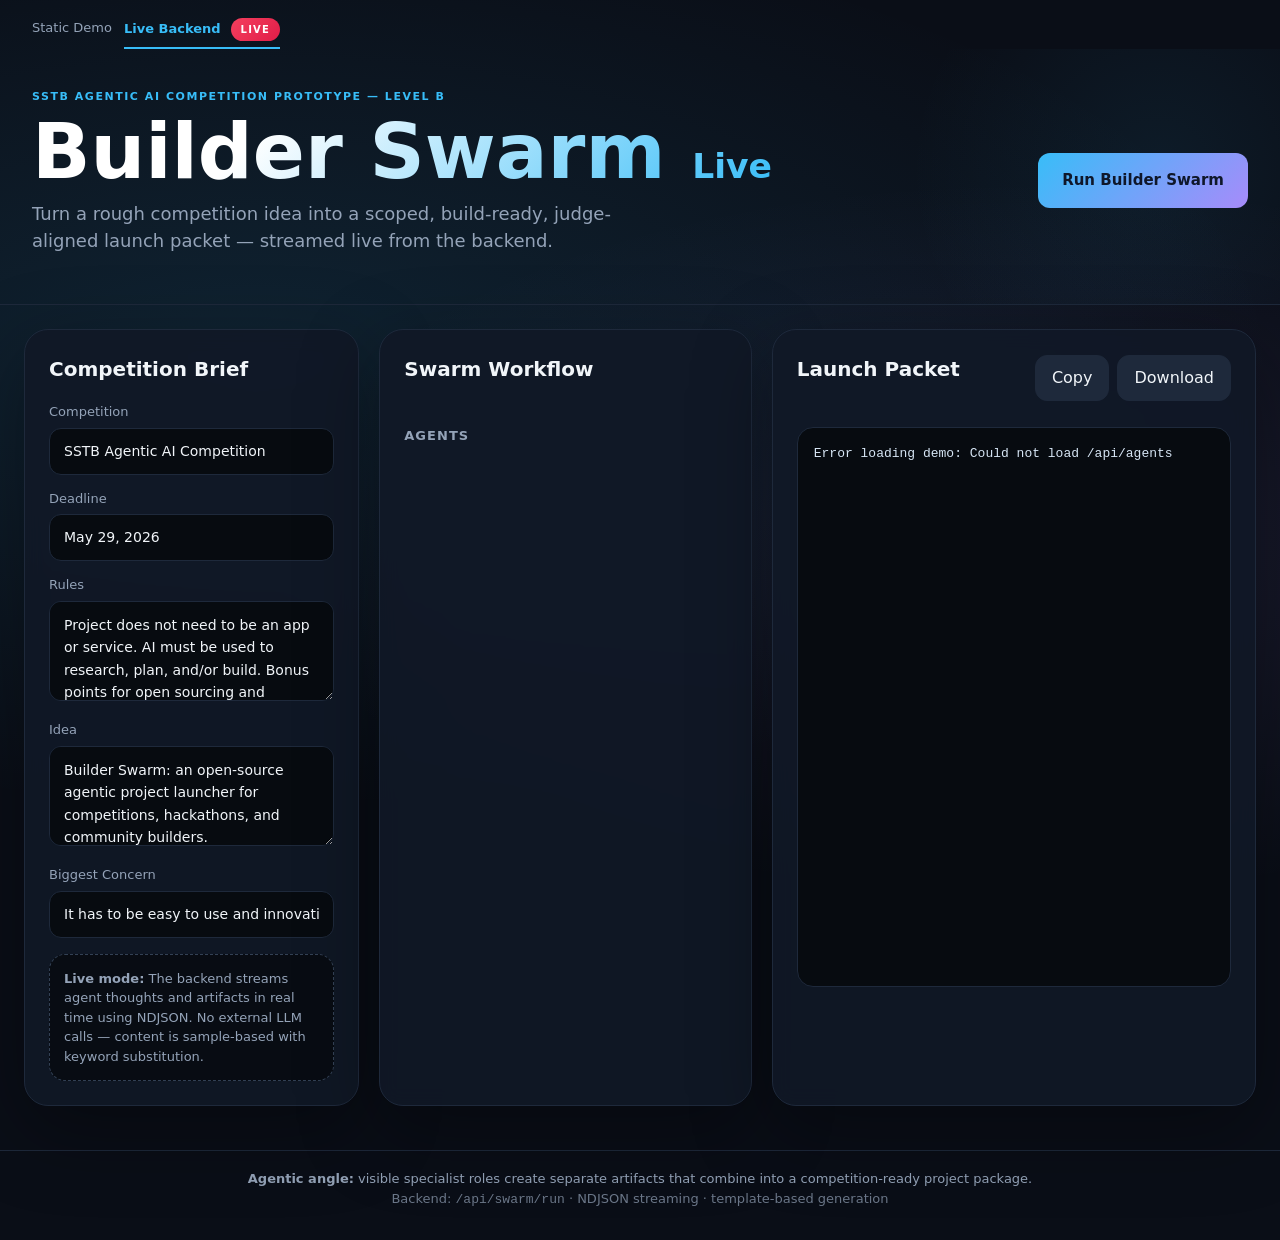
==== app/live-demo.html @ a52d815e "Initial commit: Builder Swarm MVP for SSTB Agentic AI Competition - Static webapp with agent workflo" ====
<!doctype html>
<html lang="en">
<head>
  <meta charset="utf-8" />
  <meta name="viewport" content="width=device-width, initial-scale=1" />
  <title>Builder Swarm — Live Backend Demo</title>
  <meta name="description" content="Turn a rough competition idea into a scoped, build-ready, judge-aligned launch packet — streamed live from the backend." />
  <link rel="icon" href="data:image/svg+xml,<svg xmlns='http://www.w3.org/2000/svg' viewBox='0 0 100 100'><text y='.9em' font-size='90'>🐝</text></svg>" />
  <link rel="stylesheet" href="styles.css" />
  <style>
    /* Small live-mode additions */
    .live-badge {
      display: inline-block;
      background: linear-gradient(135deg, #f43f5e, #e11d48);
      color: #fff;
      font-size: 10px;
      font-weight: 800;
      text-transform: uppercase;
      letter-spacing: .12em;
      padding: 4px 10px;
      border-radius: 999px;
      margin-left: 10px;
      vertical-align: middle;
      animation: pulse 2s infinite;
    }
    @keyframes pulse {
      0%, 100% { opacity: 1; }
      50% { opacity: .7; }
    }
    .mode-nav {
      display: flex;
      gap: 12px;
      padding: 12px 32px 0;
      font-size: 13px;
    }
    .mode-nav a {
      color: var(--muted);
      text-decoration: none;
      padding: 6px 0;
      border-bottom: 2px solid transparent;
    }
    .mode-nav a.active {
      color: var(--accent);
      border-bottom-color: var(--accent);
      font-weight: 600;
    }
    .mode-nav a:hover {
      color: var(--text);
    }
  </style>
</head>
<body>
  <div class="mode-nav">
    <a href="index.html">Static Demo</a>
    <a href="live-demo.html" class="active">Live Backend<span class="live-badge">Live</span></a>
  </div>

  <header class="hero">
    <div>
      <p class="eyebrow">SSTB Agentic AI Competition Prototype — Level B</p>
      <h1>Builder Swarm <span style="font-size:.45em;color:var(--muted)">Live</span></h1>
      <p class="tagline">Turn a rough competition idea into a scoped, build-ready, judge-aligned launch packet — streamed live from the backend.</p>
    </div>
    <button id="runDemo" class="primary">Run Builder Swarm</button>
  </header>

  <main class="layout">
    <section class="panel brief-panel">
      <h2>Competition Brief</h2>
      <label>Competition<input id="competition" value="SSTB Agentic AI Competition" /></label>
      <label>Deadline<input id="deadline" value="May 29, 2026" /></label>
      <label>Rules<textarea id="rules">Project does not need to be an app or service. AI must be used to research, plan, and/or build. Bonus points for open sourcing and teaming up with the community.</textarea></label>
      <label>Idea<textarea id="idea">Builder Swarm: an open-source agentic project launcher for competitions, hackathons, and community builders.</textarea></label>
      <label>Biggest Concern<input id="concern" value="It has to be easy to use and innovative." /></label>
      <div class="note">
        <strong>Live mode:</strong> The backend streams agent thoughts and artifacts in real time using NDJSON. No external LLM calls — content is sample-based with keyword substitution.
      </div>
    </section>

    <section class="panel swarm-panel">
      <h2>Swarm Workflow</h2>
      <div id="workflow" class="timeline"></div>
      <h3>Agents</h3>
      <div id="agents" class="agent-grid"></div>
    </section>

    <section class="panel artifact-panel">
      <div class="artifact-header">
        <h2>Launch Packet</h2>
        <div class="actions">
          <button id="copyArtifact">Copy</button>
          <button id="downloadArtifact">Download</button>
        </div>
      </div>
      <div id="tabs" class="tabs"></div>
      <pre id="artifact" class="artifact">Click “Run Builder Swarm” to generate the launch packet. The backend will stream each agent’s output as it is "produced."</pre>
    </section>
  </main>

  <footer>
    <strong>Agentic angle:</strong> visible specialist roles create separate artifacts that combine into a competition-ready project package.
    <br />
    <span style="opacity:.7">Backend: <code>/api/swarm/run</code> · NDJSON streaming · template-based generation</span>
  </footer>

  <script src="js/live-api-client.js"></script>
</body>
</html>
---- app/styles.css ----
:root {
  color-scheme: dark;
  --bg: #0a0e17;
  --panel: #111827;
  --panel-2: #1e293b;
  --text: #f1f5f9;
  --muted: #94a3b8;
  --accent: #38bdf8;
  --accent-2: #a78bfa;
  --accent-glow: rgba(56,189,248,.35);
  --ok: #34d399;
  --ok-glow: rgba(52,211,153,.3);
  --border: #1e293b;
  --border-light: #334155;
}
* { box-sizing: border-box; }
html { scroll-behavior: smooth; }
body {
  margin: 0;
  font-family: Inter, ui-sans-serif, system-ui, -apple-system, BlinkMacSystemFont, "Segoe UI", sans-serif;
  background: 
    radial-gradient(ellipse 80% 50% at 20% 40%, rgba(56,189,248,.12), transparent),
    radial-gradient(ellipse 60% 40% at 80% 60%, rgba(167,139,250,.1), transparent),
    var(--bg);
  background-attachment: fixed;
  color: var(--text);
  line-height: 1.5;
}
.hero {
  display: flex;
  justify-content: space-between;
  gap: 24px;
  align-items: center;
  padding: 40px 32px 32px;
  border-bottom: 1px solid var(--border);
  position: relative;
  overflow: hidden;
}
.hero::before {
  content: '';
  position: absolute;
  top: -50%;
  right: -10%;
  width: 500px;
  height: 500px;
  background: radial-gradient(circle, rgba(56,189,248,.08), transparent 70%);
  pointer-events: none;
}
.eyebrow { 
  color: var(--accent); 
  text-transform: uppercase; 
  letter-spacing: .14em; 
  font-size: 11px; 
  margin: 0 0 10px;
  font-weight: 700;
}
h1 { 
  font-size: clamp(40px, 6vw, 80px); 
  margin: 0; 
  line-height: .95;
  background: linear-gradient(135deg, #fff 30%, var(--accent) 100%);
  -webkit-background-clip: text;
  -webkit-text-fill-color: transparent;
  background-clip: text;
}
.tagline { 
  color: var(--muted); 
  font-size: 18px; 
  max-width: 600px;
  margin-top: 12px;
}
button, input, textarea {
  font: inherit;
  border-radius: 12px;
  border: 1px solid var(--border);
  transition: all .2s ease;
}
button {
  background: var(--panel-2);
  color: var(--text);
  padding: 10px 16px;
  cursor: pointer;
  font-weight: 500;
}
button:hover:not(:disabled) { 
  border-color: var(--accent); 
  transform: translateY(-1px);
  box-shadow: 0 4px 12px rgba(56,189,248,.15);
}
button:disabled {
  opacity: .6;
  cursor: not-allowed;
}
.primary {
  background: linear-gradient(135deg, var(--accent), var(--accent-2));
  color: #0f172a;
  font-weight: 800;
  border: 0;
  padding: 16px 24px;
  white-space: nowrap;
  font-size: 15px;
  position: relative;
  overflow: hidden;
}
.primary::after {
  content: '';
  position: absolute;
  inset: 0;
  background: linear-gradient(90deg, transparent, rgba(255,255,255,.2), transparent);
  transform: translateX(-100%);
  transition: transform .5s;
}
.primary:hover:not(:disabled)::after {
  transform: translateX(100%);
}
.primary:hover:not(:disabled) {
  box-shadow: 0 8px 32px var(--accent-glow);
  transform: translateY(-2px);
}
.layout {
  display: grid;
  grid-template-columns: minmax(300px, .9fr) minmax(320px, 1fr) minmax(380px, 1.3fr);
  gap: 20px;
  padding: 24px;
  max-width: 1800px;
  margin: 0 auto;
}
.panel {
  background: rgba(17,24,39,.92);
  border: 1px solid var(--border);
  border-radius: 24px;
  padding: 24px;
  box-shadow: 0 24px 80px rgba(0,0,0,.35);
  backdrop-filter: blur(10px);
  transition: border-color .3s;
}
.panel:hover {
  border-color: var(--border-light);
}
h2 { 
  margin: 0 0 18px; 
  font-size: 20px;
  font-weight: 700;
}
h3 { 
  margin: 24px 0 14px; 
  color: var(--muted); 
  font-size: 13px;
  text-transform: uppercase;
  letter-spacing: .08em;
}
label { 
  display: block; 
  color: var(--muted); 
  margin: 14px 0; 
  font-size: 13px;
  font-weight: 500;
}
input, textarea {
  width: 100%;
  margin-top: 6px;
  background: #070b10;
  color: var(--text);
  padding: 12px 14px;
  border: 1px solid var(--border);
  font-size: 14px;
}
input:focus, textarea:focus {
  outline: none;
  border-color: var(--accent);
  box-shadow: 0 0 0 3px var(--accent-glow);
}
textarea { 
  min-height: 100px; 
  resize: vertical; 
  line-height: 1.6;
}
.note {
  color: var(--muted);
  background: rgba(7,11,16,.8);
  border: 1px dashed var(--border-light);
  padding: 14px;
  border-radius: 16px;
  margin-top: 16px;
  font-size: 13px;
  line-height: 1.5;
}
.timeline { 
  display: grid; 
  gap: 12px; 
}
.step {
  padding: 14px 16px;
  border: 1px solid var(--border);
  border-radius: 16px;
  color: var(--muted);
  background: #070b10;
  font-size: 14px;
  transition: all .4s cubic-bezier(.4,0,.2,1);
  position: relative;
  overflow: hidden;
}
.step::before {
  content: '';
  position: absolute;
  left: 0;
  top: 0;
  bottom: 0;
  width: 3px;
  background: var(--border);
  transition: background .4s;
}
.step.active { 
  color: var(--text); 
  border-color: var(--accent); 
  box-shadow: 0 0 20px var(--accent-glow);
  background: rgba(56,189,248,.06);
}
.step.active::before {
  background: var(--accent);
}
.step.done { 
  border-color: rgba(52,211,153,.4); 
  color: var(--ok);
  background: rgba(52,211,153,.06);
}
.step.done::before {
  background: var(--ok);
}
.agent-grid { 
  display: grid; 
  gap: 12px; 
}
.agent {
  padding: 16px;
  border-radius: 18px;
  background: #070b10;
  border: 1px solid var(--border);
  transition: all .3s ease;
  position: relative;
  overflow: hidden;
}
.agent:hover {
  border-color: var(--border-light);
  transform: translateX(4px);
}
.agent.active {
  border-color: var(--accent);
  background: rgba(56,189,248,.06);
  box-shadow: 0 0 16px var(--accent-glow);
}
.agent.active::before {
  content: '';
  position: absolute;
  left: 0;
  top: 0;
  bottom: 0;
  width: 3px;
  background: var(--accent);
}
.agent.done {
  border-color: rgba(52,211,153,.35);
}
.agent.done::before {
  content: '';
  position: absolute;
  left: 0;
  top: 0;
  bottom: 0;
  width: 3px;
  background: var(--ok);
}
.agent strong { 
  color: var(--accent); 
  display: block; 
  margin-bottom: 6px;
  font-size: 14px;
}
.agent p { 
  margin: 0; 
  color: var(--muted); 
  font-size: 13px;
  line-height: 1.5;
}
.artifact-header { 
  display: flex; 
  justify-content: space-between; 
  gap: 12px; 
  align-items: center; 
  margin-bottom: 8px;
}
.actions { 
  display: flex; 
  gap: 10px; 
}
.tabs { 
  display: flex; 
  gap: 8px; 
  flex-wrap: wrap; 
  margin: 14px 0; 
}
.tab { 
  font-size: 12px; 
  padding: 8px 14px;
  border-radius: 10px;
  font-weight: 600;
  background: var(--panel-2);
  border: 1px solid var(--border);
  color: var(--muted);
}
.tab:hover:not(.active) {
  border-color: var(--border-light);
  color: var(--text);
}
.tab.active { 
  background: linear-gradient(135deg, var(--accent), var(--accent-2)); 
  color: #0f172a; 
  font-weight: 800;
  border-color: transparent;
}
.artifact {
  min-height: 560px;
  max-height: 70vh;
  overflow: auto;
  white-space: pre-wrap;
  background: #06090d;
  color: #cbd5e1;
  border: 1px solid var(--border);
  border-radius: 18px;
  padding: 20px;
  line-height: 1.7;
  font-family: "JetBrains Mono", "Fira Code", ui-monospace, SFMono-Regular, Menlo, Monaco, Consolas, monospace;
  font-size: 13px;
}
.artifact::-webkit-scrollbar {
  width: 8px;
}
.artifact::-webkit-scrollbar-track {
  background: transparent;
}
.artifact::-webkit-scrollbar-thumb {
  background: var(--border-light);
  border-radius: 4px;
}
footer { 
  padding: 24px 32px 40px; 
  color: var(--muted);
  text-align: center;
  font-size: 13px;
  border-top: 1px solid var(--border);
  margin-top: 20px;
}
footer a {
  color: var(--accent);
  text-decoration: none;
}
footer a:hover {
  text-decoration: underline;
}
@media (max-width: 1200px) {
  .layout { 
    grid-template-columns: 1fr; 
    max-width: 800px;
  }
  .hero { 
    flex-direction: column; 
    align-items: flex-start;
    gap: 20px;
  }
  .primary {
    width: 100%;
    text-align: center;
  }
}
@media (max-width: 640px) {
  .hero {
    padding: 28px 20px;
  }
  .layout {
    padding: 16px;
    gap: 16px;
  }
  .panel {
    padding: 18px;
    border-radius: 20px;
  }
  h1 {
    font-size: 36px;
  }
}
.agent p { margin: 0; color: var(--muted); font-size: 13px; }
.artifact-header { display: flex; justify-content: space-between; gap: 12px; align-items: center; }
.actions { display: flex; gap: 8px; }
.tabs { display: flex; gap: 8px; flex-wrap: wrap; margin: 12px 0; }
.tab { font-size: 13px; padding: 8px 10px; }
.tab.active { background: var(--accent); color: #08111d; font-weight: 800; }
.artifact {
  min-height: 560px;
  max-height: 70vh;
  overflow: auto;
  white-space: pre-wrap;
  background: #070b10;
  color: #d7e6f5;
  border: 1px solid var(--border);
  border-radius: 16px;
  padding: 16px;
  line-height: 1.5;
}
footer { padding: 18px 32px 32px; color: var(--muted); }
@media (max-width: 1100px) {
  .layout { grid-template-columns: 1fr; }
  .hero { flex-direction: column; align-items: flex-start; }
}
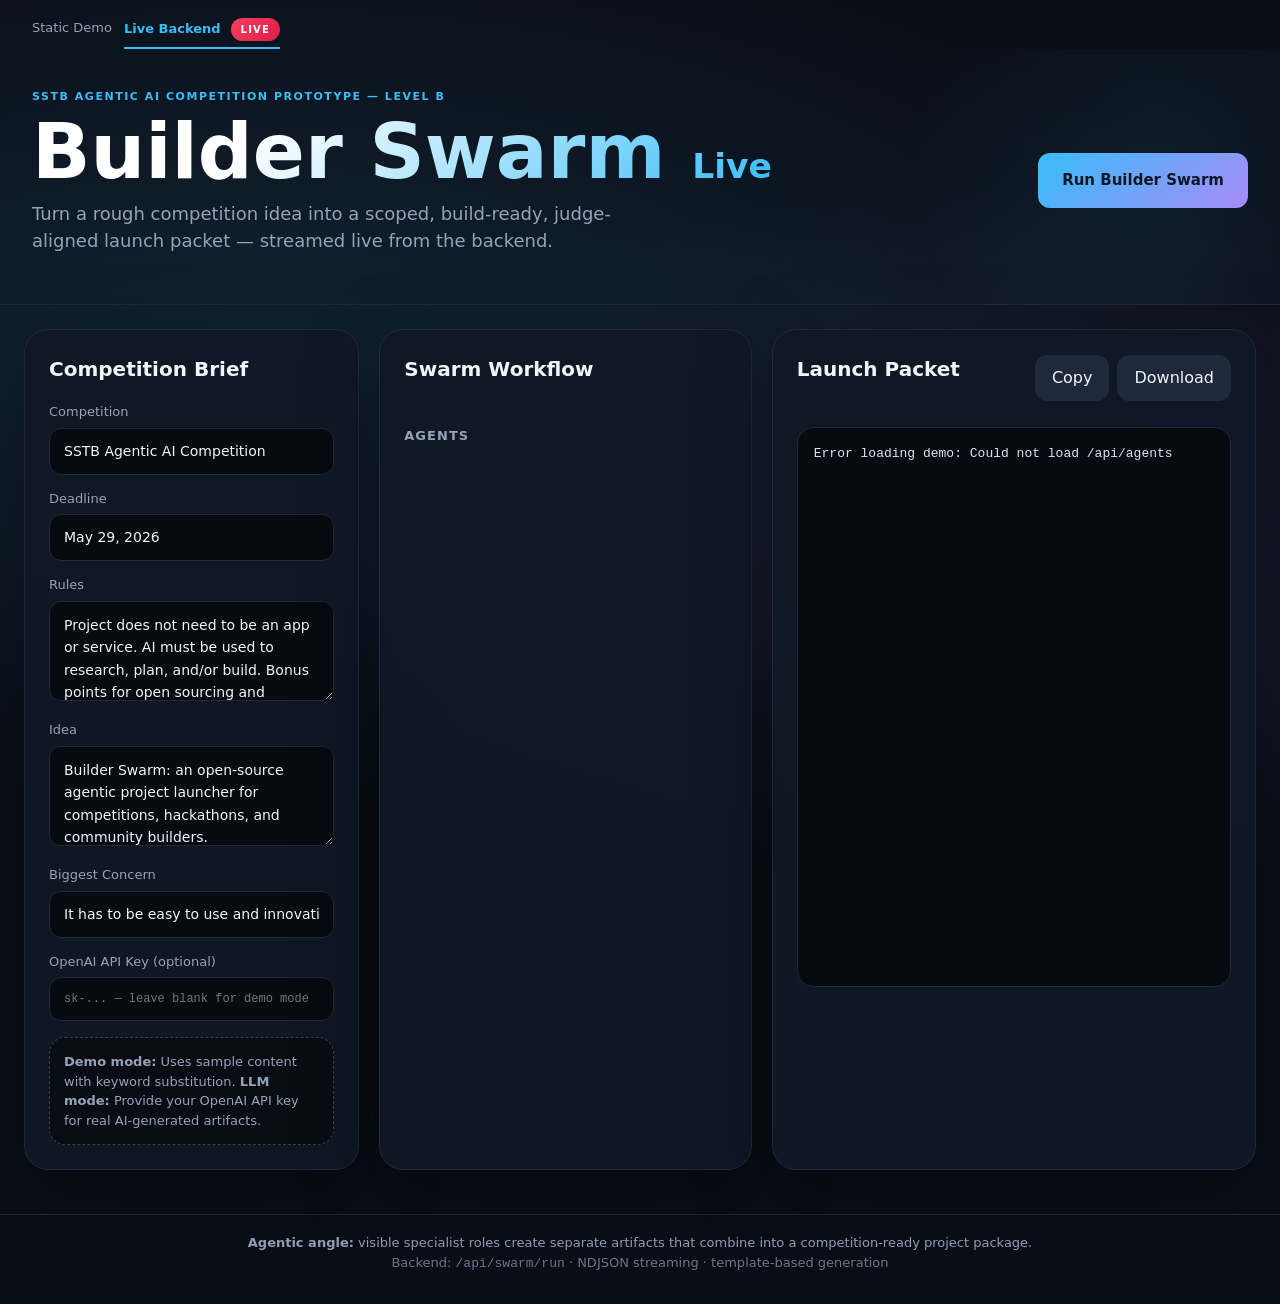
==== commit e22ebc58: "feat: real AI generation via user-provided OpenAI API key - Add LLM mode to server.py: accepts api_k" ====
--- a/app/live-demo.html
+++ b/app/live-demo.html
@@ -72,8 +72,11 @@
       <label>Rules<textarea id="rules">Project does not need to be an app or service. AI must be used to research, plan, and/or build. Bonus points for open sourcing and teaming up with the community.</textarea></label>
       <label>Idea<textarea id="idea">Builder Swarm: an open-source agentic project launcher for competitions, hackathons, and community builders.</textarea></label>
       <label>Biggest Concern<input id="concern" value="It has to be easy to use and innovative." /></label>
+      <label style="margin-top:12px">OpenAI API Key (optional)
+        <input id="apiKey" type="password" placeholder="sk-... — leave blank for demo mode" style="font-family:monospace;font-size:12px" />
+      </label>
       <div class="note">
-        <strong>Live mode:</strong> The backend streams agent thoughts and artifacts in real time using NDJSON. No external LLM calls — content is sample-based with keyword substitution.
+        <strong>Demo mode:</strong> Uses sample content with keyword substitution. <strong>LLM mode:</strong> Provide your OpenAI API key for real AI-generated artifacts.
       </div>
     </section>
 
